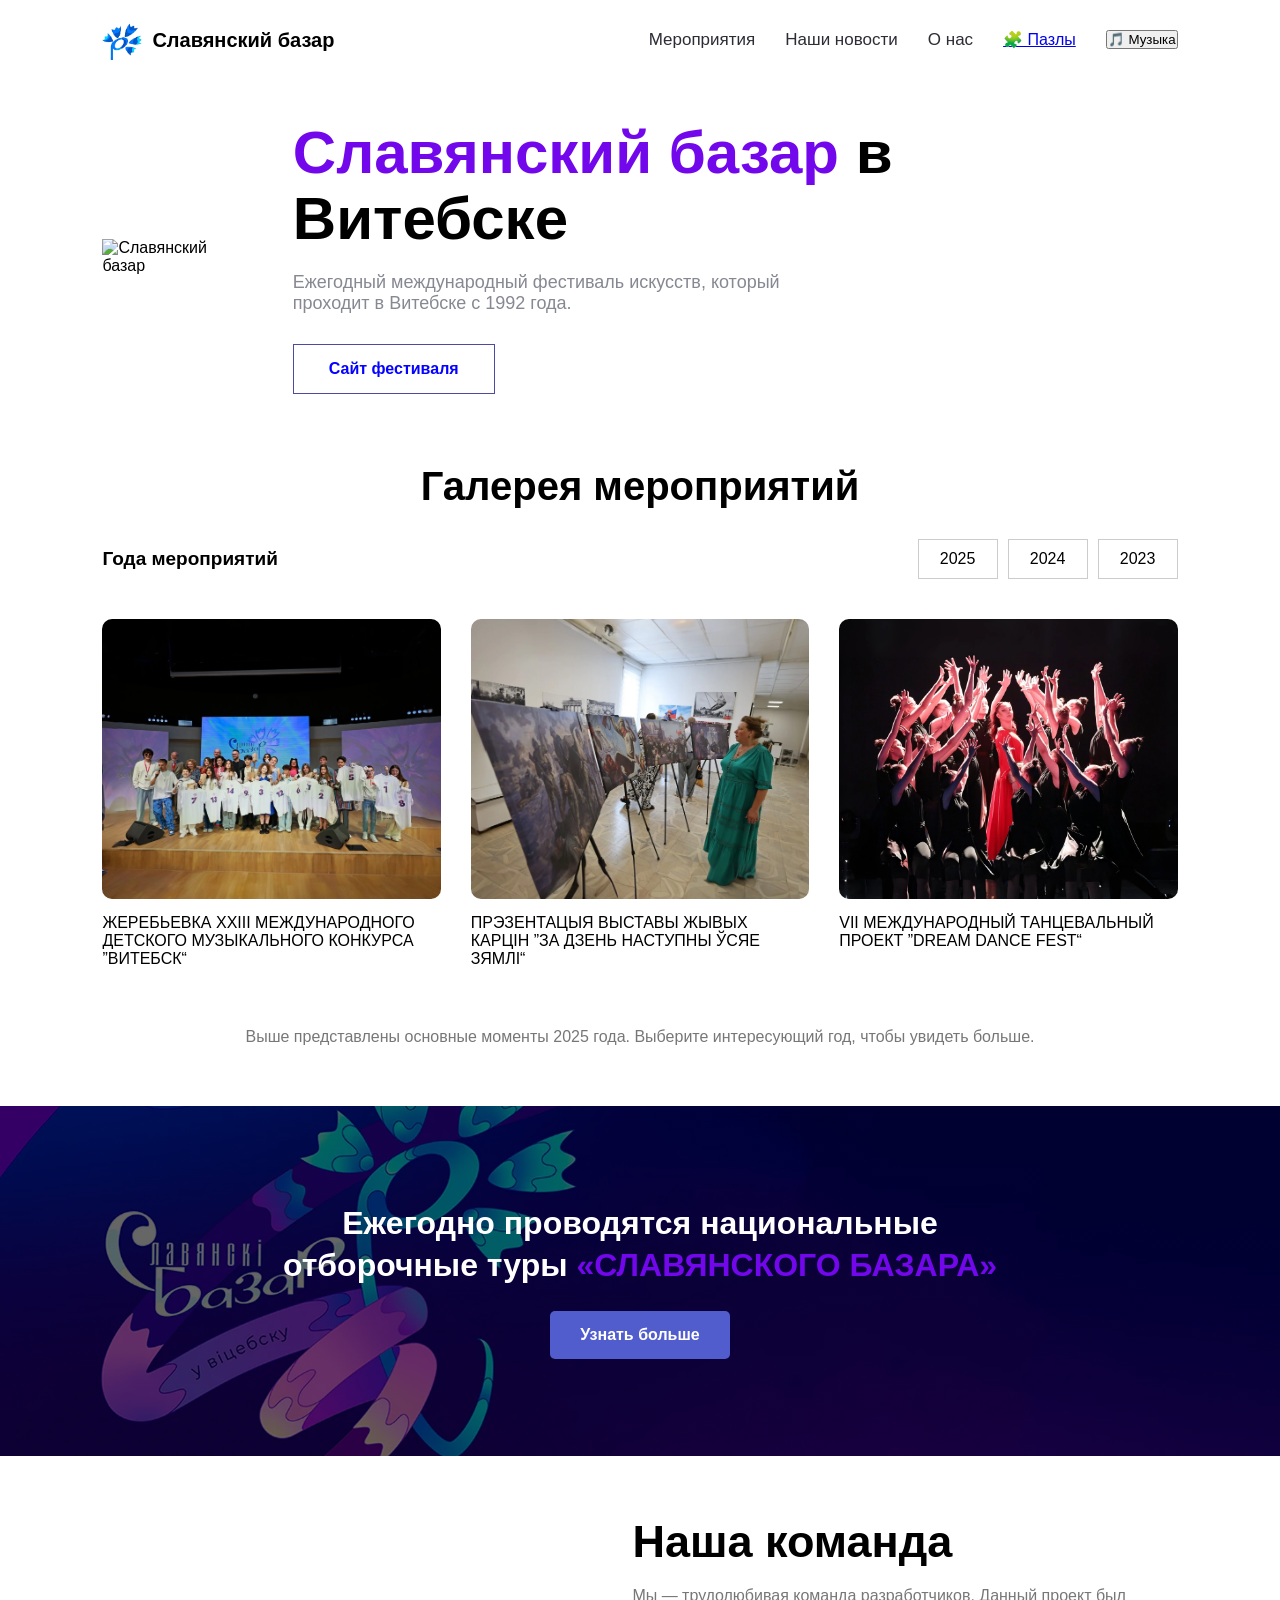
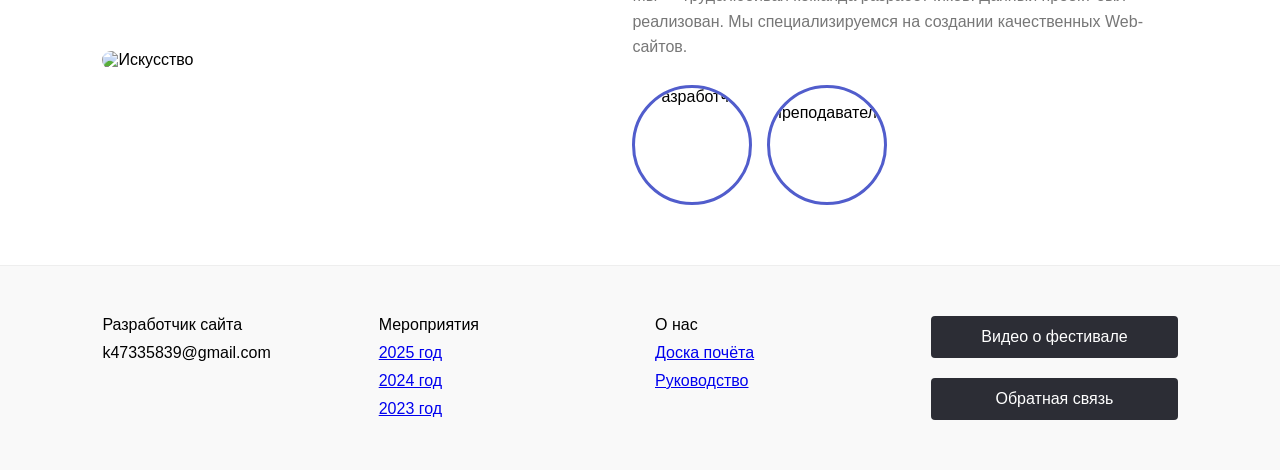
==== index.html @ 18f9c032 "Update index.html" ====
<!DOCTYPE html>
<html lang="ru">

<head>
    <meta charset="UTF-8">
    <meta name="viewport" content="width=device-width, initial-scale=1.0">
    <title>Витебск — Славянский базар</title>
    <link rel="stylesheet" type="text/css" href="css/style.css">
</head>

<body>
    <header class="padding hidden">
        <div class="headerlogo">
            <a href="index.html" style="text-decoration: none; display: flex; align-items: center; gap: 10px;">
                <img src="img/logo.WebP" class="logo" alt="Логотип Славянского базара">
                <h2 class="text slav" style="color: black; margin: 0;">Славянский базар</h2>
            </a>
        </div>

        <button id="openNavBtn" class="menu-trigger-btn">Меню</button>

        <nav class="nav-menu desktop-menu" id="navMenu">
            <ul>
                <li><a href="#Meropri" class="onas">Мероприятия</a></li>
                <li><a target="_blank"
                        href="https://ddm.edunp.by/%D0%BE-%D0%BD%D0%B0%D1%81/%D0%BD%D0%BE%D0%B2%D0%BE%D1%81%D1%82%D0%B8"
                        class="onas">Наши новости</a></li>
                <!-- Возвращенная кнопка О нас -->
                <li><a target="_blank" href="https://ddm.edunp.by/" class="onas">О нас</a></li>
                <!-- Кнопки интерактива -->
                <li><a href="puzzle.html" class="header-btn btn-puzzle">🧩 Пазлы</a></li>
                <li><button id="musicToggle" class="header-btn btn-music">🎵 Музыка</button></li>
            </ul>
        </nav>

        <audio id="bgMusic" loop>
            <source src="audio/festival.mp3" type="audio/mpeg">
        </audio>
    </header>

    <div id="navModal" class="modal">
        <div class="nav-modal-content">
            <span class="close-nav">&times;</span>
            <div class="mobile-links">
                <a href="#Meropri" class="mobile-link">Мероприятия</a>
                <a href="puzzle.html" class="mobile-link" style="color: #8a2be2; font-weight: bold;">Игра Пазлы</a>
                <a target="_blank"
                    href="https://ddm.edunp.by/%D0%BE-%D0%BD%D0%B0%D1%81/%D0%BD%D0%BE%D0%B2%D0%BE%D1%81%D1%82%D0%B8"
                    class="mobile-link">Наши новости</a>
                <a target="_blank" href="https://ddm.edunp.by/" class="mobile-link">О нас</a>
            </div>
        </div>
    </div>

    <main>
        <section class="sect_meropri padding hidden">
            <img src="img/SlavicBazaar.WebP" alt="Славянский базар" class="bazarpng">
            <div>
                <h1 class="h1 text"><span class="violet">Славянский базар</span> в Витебске</h1>
                <p class="text slavtext">Ежегодный международный фестиваль искусств, который проходит в Витебске с 1992
                    года.</p>
                <a class="saitslav text" href="https://fest-sbv.gck.by/" target="_blank">Сайт фестиваля</a>
            </div>
        </section>

        <section class="padding hidden">
            <h1 id="Meropri">
                <a class="text galereyatext"
                    href="https://fest-sbv.gck.by/galereia-mezhdunarodnogo-festivalia-iskusstv-slavianskii-bazar-v-vitebsке/">
                    Галерея мероприятий
                </a>
            </h1>

            <div class="godiki">
                <p class="text meropriyatiyatext">Года мероприятий</p>
                <div class="buttons">
                    <a href="year2025.html" class="goda1_link">2025</a>
                    <a href="year2024.html" class="goda1_link">2024</a>
                    <a href="year2023.html" class="goda1_link">2023</a>
                </div>
            </div>

            <div class="line" style="margin-top: 40px;">
                <div class="card">
                    <img src="img/2025годпервое.WebP" class="Card" alt="Жеребьевка">
                    <p class="text firstText">ЖЕРЕБЬЕВКА XXIII МЕЖДУНАРОДНОГО ДЕТСКОГО МУЗЫКАЛЬНОГО КОНКУРСА ”ВИТЕБСК“
                    </p>
                </div>
                <div class="card">
                    <img src="img/2025годвторое.WebP" class="Card" alt="Выставка">
                    <p class="text secondText">ПРЭЗЕНТАЦЫЯ ВЫСТАВЫ ЖЫВЫХ КАРЦІН ”ЗА ДЗЕНЬ НАСТУПНЫ ЎСЯЕ ЗЯМЛІ“</p>
                </div>
                <div class="card">
                    <img src="img/2025годтретье.WebP" class="Card" alt="Танцы">
                    <p class="text thirdText">VII МЕЖДУНАРОДНЫЙ ТАНЦЕВАЛЬНЫЙ ПРОЕКТ ”DREAM DANCE FEST“</p>
                </div>
            </div>

            <p class="text" style="text-align: center; color: #777; margin-top: 30px; margin-bottom: 50px;">
                Выше представлены основные моменты 2025 года. Выберите интересующий год, чтобы увидеть больше.
            </p>
        </section>

        <section class="otbor hidden">
            <div>
                <h1 class="otbortext text">
                    Ежегодно проводятся национальные отборочные туры
                    <span class="violet1">«СЛАВЯНСКОГО БАЗАРА»</span>
                </h1>
                <a target="_blank"
                    href="https://fest-sbv.gck.by/news/page/grafik-natsionalnykh-otborov-na-festival-2026-01-28"
                    class="otborbutton text">Узнать больше</a>
            </div>
        </section>

        <section class="padding teams hidden">
            <img src="img/Искусство.WebP" class="Iscustvo" alt="Искусство">
            <div>
                <h2 class="h2 text">Наша команда</h2>
                <p class="text textlast">
                    Мы — трудолюбивая команда разработчиков. Данный проект был реализован.
                    Мы специализируемся на создании качественных Web-сайтов.
                </p>
                <div class="foto">
                    <img src="img/Я.WebP" class="ya" alt="Разработчик">
                    <img src="img/ДарьяСергеевна.WebP" class="Darya" alt="Преподаватель">
                </div>
            </div>
        </section>
    </main>

    <footer>
        <div class="footer padding hidden">
            <div class="column">
                <p class="textfooter1 text">Разработчик сайта</p>
                <p class="number text">k47335839@gmail.com</p>
            </div>
            <div class="column">
                <p class="textfooter text">Мероприятия</p>
                <a href="year2025.html" class="textfooter1 text">2025 год</a>
                <a href="year2024.html" class="textfooter1 text">2024 год</a>
                <a href="year2023.html" class="textfooter1 text">2023 год</a>
            </div>
            <div class="column">
                <p class="textfooter4 text">О нас</p>
                <a target="_blank"
                    href="https://ddm.edunp.by/%D0%BE-%D0%BD%D0%B0%D1%81/%D0%B4%D0%BE%D1%81%D0%BA%D0%B0-%D0%BF%D0%BE%D1%87%D1%91%D1%82%D0%B0/%D0%B2%D0%BE%D1%81%D0%BF%D0%B8%D1%82%D0%B0%D0%BD%D0%BD%D0%B8%D0%BA%D0%B8"
                    class="textfooter1 text">Доска почёта</a>
                <a target="_blank"
                    href="https://ddm.edunp.by/%D0%BE-%D0%BD%D0%B0%D1%81/%D1%80%D1%83%D0%BA%D0%BE%D0%B2%D0%BE%D0%B4%D1%81%D1%82%D0%B2%D0%BE"
                    class="textfooter1 text">Руководство</a>
            </div>
            <div class="column">
                <a href="video.html" class="formopen1" style="text-decoration: none; text-align: center;">Видео о
                    фестивале</a>
                <a href="feedback.html" class="formopen"
                    style="text-decoration: none; text-align: center; margin-top: 10px;">Обратная связь</a>
            </div>
        </div>
    </footer>
    <!-- Модальное окно для увеличения фото -->
    <div id="imageModal" class="modal" style="display: none; cursor: zoom-out;">
        <span class="close-nav" id="closeImage" style="color: white;">&times;</span>
        <img class="modal-content" id="fullImage"
            style="max-width: 90%; max-height: 90%; border-radius: 10px; transition: 0.3s;">
    </div>
    <script src="JS/main.js"></script>
</body>

</html>
---- css/style.css ----
/* --- Базовые настройки и Переменные --- */
* {
    margin: 0;
    padding: 0;
    box-sizing: border-box;
}

:root {
    --main-color: white;
    --accent-color: #515dcc;
    --text-gray: #777777;
    --violet: rgb(114, 7, 236);
    /* Адаптивный отступ: 15px на мобилках, до 165px на десктопе */
    --container-padding: clamp(15px, 8vw, 165px);
}

body {
    font-family: "Raleway", sans-serif;
    overflow-x: hidden;
    background-color: var(--main-color);
    width: 100%;
    -webkit-text-size-adjust: 100%;
}

.padding {
    padding: 0 var(--container-padding);
}

img {
    max-width: 100%;
    height: auto;
    display: block;
}

/* --- Шапка --- */
header {
    display: flex;
    min-height: 80px;
    justify-content: space-between;
    align-items: center;
    padding-top: 10px;
    padding-bottom: 10px;
}

.headerlogo {
    display: flex;
    align-items: center;
    gap: 10px;
}

.logo {
    width: 40px;
    height: 40px;
}

.slav {
    font-size: clamp(16px, 4vw, 20px);
    font-weight: 700;
}

.desktop-menu ul {
    list-style: none;
    display: flex;
    gap: 30px;
}

.onas {
    text-decoration: none;
    color: #2C2D35;
    font-size: 17px;
    font-weight: 500;
    transition: 0.3s;
}

.onas:hover {
    color: var(--accent-color);
}

/* Кнопка "Меню" в хедере */
.menu-trigger-btn {
    display: none;
    background: var(--violet);
    color: white;
    border: none;
    padding: 10px 18px;
    border-radius: 8px;
    font-size: 14px;
    font-weight: bold;
    cursor: pointer;
    box-shadow: 0 4px 6px rgba(0, 0, 0, 0.1);
}

/* --- Секция "Славянский базар" --- */
.sect_meropri {
    display: flex;
    align-items: center;
    gap: 40px;
    margin-top: 40px;
    margin-bottom: 50px;
}

.h1 {
    font-size: clamp(26px, 5vw, 60px);
    line-height: 1.1;
    margin-bottom: 20px;
}

.violet,
.violet1 {
    color: var(--violet);
}

.slavtext {
    color: #868892;
    font-size: clamp(15px, 2vw, 18px);
    margin-bottom: 30px;
    max-width: 540px;
}

.saitslav {
    display: inline-block;
    color: #0602ff;
    border: 1px solid #4c4ba1;
    padding: 15px 35px;
    text-decoration: none;
    transition: 0.5s;
    font-weight: 600;
}

.saitslav:hover {
    background: #515dcc;
    color: white;
}

/* --- Сетки для архивных страниц --- */
.line {
    display: grid;
    grid-template-columns: repeat(auto-fit, minmax(280px, 1fr));
    gap: 30px;
    margin-bottom: 60px;
}

.card {
    display: flex;
    flex-direction: column;
    gap: 15px;
}

.Card {
    width: 100%;
    height: clamp(200px, 30vw, 280px);
    object-fit: cover;
    border-radius: 10px;
}

.back-link {
    text-decoration: none;
    color: var(--accent-color);
    font-weight: 600;
    display: inline-block;
    margin-bottom: 15px;
}

/* --- Видео страница --- */
.video {
    width: 100%;
    border-radius: 12px;
    box-shadow: 0 4px 20px rgba(0, 0, 0, 0.1);
}

/* --- Форма обратной связи --- */
.feedback-form input,
.feedback-form textarea {
    width: 100%;
    padding: 12px;
    border: 1px solid #ccc;
    border-radius: 4px;
    font-family: inherit;
}

/* --- Галерея --- */
.galereyatext {
    display: block;
    text-align: center;
    font-size: clamp(22px, 4vw, 40px);
    color: black;
    text-decoration: none;
    padding: 20px;
    margin-bottom: 10px;
    transition: 0.4s;
}

.godiki {
    display: flex;
    justify-content: space-between;
    align-items: center;
    flex-wrap: wrap;
    gap: 20px;
    margin-bottom: 30px;
}

.meropriyatiyatext {
    font-size: 19px;
    font-weight: 600;
}

.buttons {
    display: flex;
    gap: 10px;
}

.goda1_link {
    padding: 10px 20px;
    text-decoration: none;
    color: black;
    border: 1px solid #ccc;
    transition: 0.3s;
    text-align: center;
    min-width: 80px;
}

.goda1_link:hover {
    background: var(--accent-color);
    color: white;
    border-color: var(--accent-color);
}

/* --- Секция Отбор --- */
.otbor {
    background: linear-gradient(rgba(0, 0, 0, 0.6), rgba(0, 0, 0, 0.6)), url("../img/back.webp") center/cover no-repeat;
    min-height: 350px;
    display: flex;
    justify-content: center;
    align-items: center;
    text-align: center;
    margin: 60px 0;
    width: 100%;
}

.otbor div {
    max-width: 800px;
    padding: 40px 20px;
    width: 100%;
}

.otbortext {
    color: white;
    font-size: clamp(20px, 4vw, 32px);
    margin-bottom: 25px;
    line-height: 1.3;
}

.otborbutton {
    display: inline-block;
    background: var(--accent-color);
    color: white;
    padding: 15px 30px;
    text-decoration: none;
    border-radius: 5px;
    font-weight: 600;
    transition: 0.3s;
}

/* --- Наша команда --- */
.teams {
    display: flex;
    flex-wrap: wrap;
    gap: 30px;
    align-items: center;
    margin: 60px 0;
}

.Iscustvo {
    flex: 1 1 300px;
    max-width: 500px;
    border-radius: 10px;
    width: 100%;
}

.teams>div {
    flex: 1 1 300px;
}

.h2 {
    font-size: clamp(24px, 4vw, 45px);
    margin-bottom: 15px;
}

.textlast {
    color: var(--text-gray);
    line-height: 1.6;
    margin-bottom: 25px;
}

.foto {
    display: flex;
    gap: 15px;
}

.ya,
.Darya {
    width: clamp(80px, 25vw, 120px);
    height: clamp(80px, 25vw, 120px);
    object-fit: cover;
    border-radius: 50%;
    border: 3px solid var(--accent-color);
}

/* --- Футер --- */
footer {
    background: #f9f9f9;
    border-top: 1px solid #eee;
}

.footer {
    display: grid;
    grid-template-columns: repeat(auto-fit, minmax(200px, 1fr));
    gap: 30px;
    padding: 50px var(--container-padding);
}

.column {
    display: flex;
    flex-direction: column;
    gap: 10px;
}

.formopen,
.formopen1 {
    display: block;
    background: #2C2D35;
    color: white;
    padding: 12px;
    border-radius: 4px;
    text-decoration: none;
    text-align: center;
    transition: 0.3s;
}

/* --- Модальное окно (Мобильное меню) --- */
.modal {
    position: fixed;
    inset: 0;
    background: rgba(0, 0, 0, 0.85);
    backdrop-filter: blur(5px);
    display: none;
    justify-content: center;
    align-items: center;
    z-index: 2000;
    padding: 15px;
}

.nav-modal-content {
    background: white;
    padding: 40px 20px;
    border-radius: 12px;
    width: 95%;
    max-width: 300px;
    position: relative;
    text-align: center;
}

.mobile-links {
    display: flex;
    flex-direction: column;
    gap: 10px;
}

.mobile-link {
    font-size: 18px;
    text-decoration: none;
    color: #2C2D35;
    font-weight: 600;
    padding: 12px 0;
    border-bottom: 1px solid #f0f0f0;
    transition: 0.3s;
}

.mobile-link:last-child {
    border-bottom: none;
}

.mobile-link:hover {
    color: var(--violet);
}

.close-nav {
    position: absolute;
    top: 5px;
    right: 15px;
    font-size: 35px;
    cursor: pointer;
    color: #333;
    line-height: 1;
}

/* --- Пазлы --- */
.puzzle-section {
    margin-bottom: 60px;
    display: flex;
    flex-direction: column;
    align-items: center;
}

.puzzle-board {
    display: grid;
    grid-template-columns: repeat(3, 100px);
    grid-template-rows: repeat(3, 100px);
    gap: 4px;
    background-color: #e0e0e0;
    padding: 4px;
    border-radius: 8px;
    margin-bottom: 20px;
}

.drop-zone {
    width: 100px;
    height: 100px;
    background-color: #fff;
    border-radius: 4px;
    display: flex;
    align-items: center;
    justify-content: center;
}

.puzzle-piece {
    width: 100px;
    height: 100px;
    background-size: 300px 300px;
    cursor: grab;
    border-radius: 4px;
    transition: transform 0.2s;
}

.pieces-bank {
    display: flex;
    flex-wrap: wrap;
    gap: 10px;
    justify-content: center;
    padding: 15px;
    background: #f4f4f4;
    border-radius: 12px;
    min-height: 120px;
    max-width: 450px;
}

.win-banner {
    display: none;
    color: #8a2be2;
    font-weight: bold;
    margin: 10px 0;
}

/* --- Анимации появления --- */
.hidden {
    opacity: 0;
    transform: translateY(20px);
    transition: all 0.6s ease-out;
}

.show {
    opacity: 1;
    transform: translateY(0);
}

/* Скрываем второй пазл по умолчанию */
#game2 {
    display: none;
}

/* Класс для отображения, который добавит JS */
.puzzle-visible {
    display: flex !important;
}

/* Стили для плавного увеличения фото */
#imageModal {
    display: none;
    position: fixed;
    z-index: 3000;
    /* Выше обычного меню */
    left: 0;
    top: 0;
    width: 100%;
    height: 100%;
    background-color: rgba(0, 0, 0, 0.9);
    justify-content: center;
    align-items: center;
    opacity: 0;
    transition: opacity 0.4s ease;
}

#imageModal.active {
    display: flex;
    opacity: 1;
}

.modal-content {
    animation: zoomIn 0.4s ease;
}

@keyframes zoomIn {
    from {
        transform: scale(0.7);
    }

    to {
        transform: scale(1);
    }
}

/* --- МЕДИА-ЗАПРОСЫ (АДАПТИВНОСТЬ) --- */

@media (max-width: 768px) {
    .desktop-menu {
        display: none;
    }

    .menu-trigger-btn {
        display: block;
    }

    .sect_meropri {
        flex-direction: column;
        text-align: center;
    }

    .teams {
        flex-direction: column;
        text-align: center;
    }

    .foto {
        justify-content: center;
    }
}

@media (max-width: 480px) {
    header {
        min-height: 60px;
    }

    .logo {
        width: 32px;
        height: 32px;
    }

    .buttons {
        flex-direction: column;
        width: 100%;
    }

    .goda1_link {
        width: 100%;
    }

    .otbortext {
        font-size: 20px;
    }

    .footer {
        grid-template-columns: 1fr;
        text-align: center;
        gap: 40px;
    }

    .column {
        align-items: center;
    }

    /* Уменьшение пазлов для мобилок */
    .puzzle-board {
        grid-template-columns: repeat(3, 80px);
        grid-template-rows: repeat(3, 80px);
    }

    .drop-zone,
    .puzzle-piece {
        width: 80px;
        height: 80px;
        background-size: 240px 240px;
    }
}

/* Специальные правки для 320px */
@media (max-width: 320px) {
    .slav {
        font-size: 14px;
    }

    .menu-trigger-btn {
        padding: 8px 12px;
        font-size: 12px;
    }

    .nav-modal-content {
        padding: 30px 15px;
    }

    .mobile-link {
        font-size: 16px;
    }
}
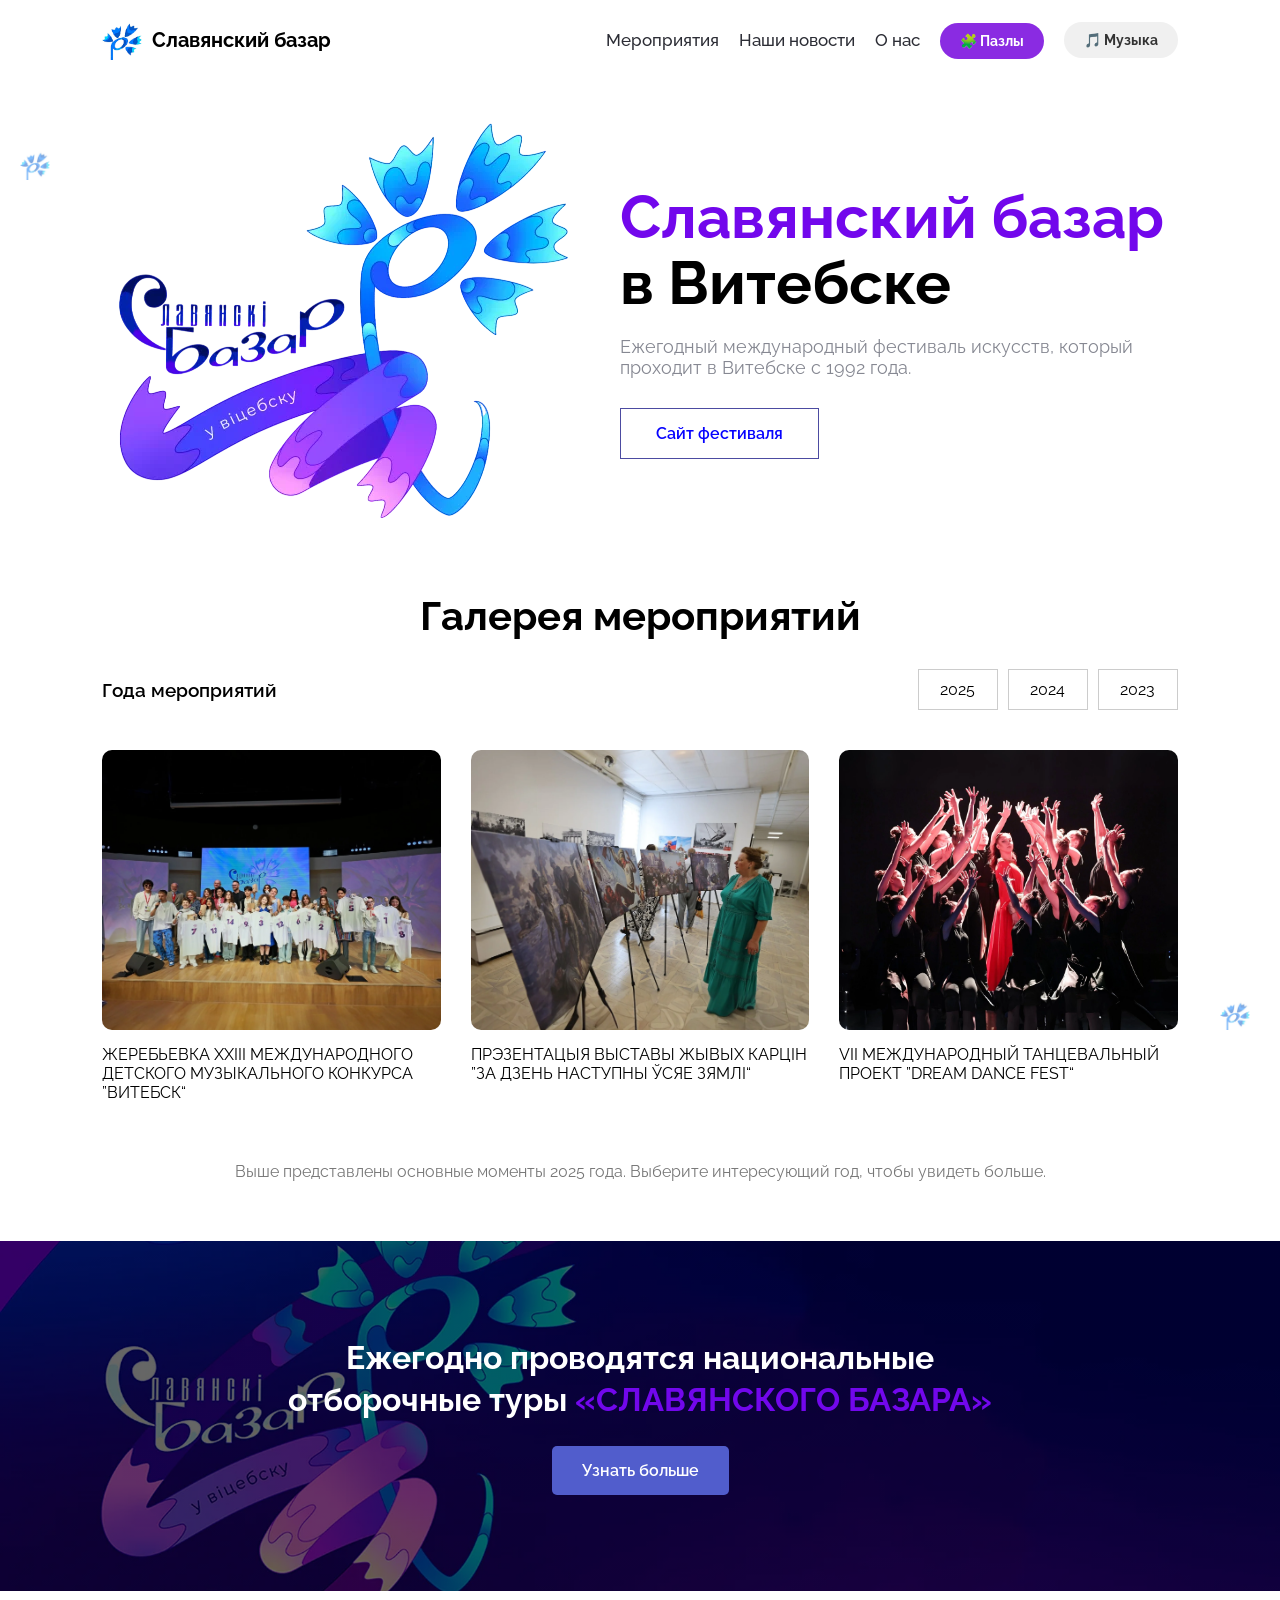
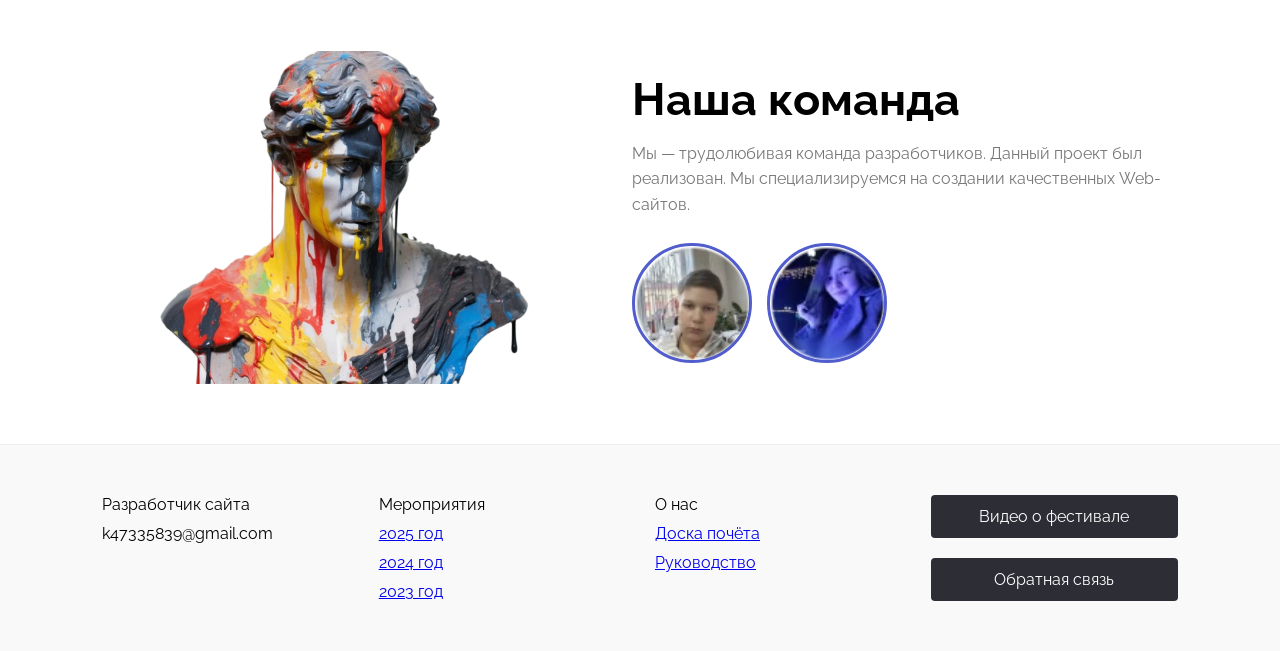
==== commit 78447334: "Update index.html" ====
--- a/index.html
+++ b/index.html
@@ -63,6 +63,9 @@
             </div>
         </section>
 
+        <img src="img/logo.WebP" class="easter-egg" data-id="1" alt="пасхалка"
+            style="position: absolute; top: 150px; left: 20px; width: 30px; opacity: 0.5; z-index: 1000; cursor: pointer;">
+
         <section class="padding hidden">
             <h1 id="Meropri">
                 <a class="text galereyatext"
@@ -100,6 +103,9 @@
                 Выше представлены основные моменты 2025 года. Выберите интересующий год, чтобы увидеть больше.
             </p>
         </section>
+
+        <img src="img/logo.WebP" class="easter-egg" data-id="2" alt="пасхалка"
+            style="position: absolute; top: 1000px; right: 30px; width: 30px; opacity: 0.5; z-index: 1000; cursor: pointer;">
 
         <section class="otbor hidden">
             <div>
@@ -164,6 +170,17 @@
         <img class="modal-content" id="fullImage"
             style="max-width: 90%; max-height: 90%; border-radius: 10px; transition: 0.3s;">
     </div>
+    <div id="eggModal" class="egg-modal"
+        style="display: none; position: fixed; z-index: 9999; left: 0; top: 0; width: 100%; height: 100%; background-color: rgba(0,0,0,0.7); justify-content: center; align-items: center;">
+        <div class="egg-modal-content"
+            style="background-color: white; padding: 30px; border-radius: 15px; text-align: center; position: relative;">
+            <h2 id="eggMessage" class="text" style="color: black;"></h2>
+            <button onclick="document.getElementById('eggModal').style.display='none'" class="formopen"
+                style="margin-top:20px; border:none; cursor:pointer; padding: 10px 20px;">Закрыть</button>
+        </div>
+    </div>
+    <canvas id="confetti" class="confetti-canvas"
+        style="position: fixed; top: 0; left: 0; width: 100%; height: 100%; pointer-events: none; z-index: 9998;"></canvas>
     <script src="JS/main.js"></script>
 </body>
 
--- a/css/style.css
+++ b/css/style.css
@@ -1,3 +1,5 @@
+@import url('https://fonts.googleapis.com/css2?family=Raleway:wght@100..900&display=swap');
+
 /* --- Базовые настройки и Переменные --- */
 * {
     margin: 0;
@@ -499,6 +501,156 @@
     animation: zoomIn 0.4s ease;
 }
 
+/* Стили для кнопок в хедере */
+.header-btn {
+    padding: 10px 20px;
+    border-radius: 25px;
+    text-decoration: none;
+    font-weight: bold;
+    transition: 0.3s;
+    cursor: pointer;
+    border: none;
+    font-family: 'Raleway', sans-serif;
+    font-size: 14px;
+}
+
+.btn-puzzle {
+    background-color: #8a2be2;
+    color: white !important;
+}
+
+.btn-music {
+    background-color: #f0f0f0;
+    color: #333 !important;
+}
+
+.header-btn:hover {
+    transform: translateY(-2px);
+    box-shadow: 0 4px 8px rgba(0, 0, 0, 0.1);
+    opacity: 0.9;
+}
+
+/* --- Адаптивные Пазлы --- */
+:root {
+    /* Размер одной плитки по умолчанию (для десктопа) */
+    --puzzle-size: 100px;
+}
+
+.puzzle-board {
+    display: grid;
+    /* Сетка 3x3 с динамическим размером */
+    grid-template-columns: repeat(3, var(--puzzle-size));
+    grid-template-rows: repeat(3, var(--puzzle-size));
+    gap: 4px;
+    background-color: #e0e0e0;
+    padding: 4px;
+    border-radius: 8px;
+    margin: 0 auto 20px auto;
+    /* Центрирование */
+}
+
+.drop-zone,
+.puzzle-piece {
+    width: var(--puzzle-size);
+    height: var(--puzzle-size);
+    background-size: calc(var(--puzzle-size) * 3) calc(var(--puzzle-size) * 3);
+    border-radius: 4px;
+}
+
+.pieces-bank {
+    display: flex;
+    flex-wrap: wrap;
+    gap: 8px;
+    justify-content: center;
+    padding: 15px;
+    background: #f4f4f4;
+    border-radius: 12px;
+    min-height: 100px;
+    width: 100%;
+    max-width: 500px;
+}
+
+/* Стили для пасхалки */
+.easter-egg {
+    position: absolute;
+    width: 30px;
+    /* Маленький размер */
+    height: 30px;
+    opacity: 0.1;
+    /* Почти прозрачный */
+    cursor: pointer;
+    transition: opacity 0.3s;
+    z-index: 10;
+}
+
+.easter-egg:hover {
+    opacity: 0.5;
+    /* Становится чуть заметнее при наведении */
+}
+
+/* Модальное окно пасхалок */
+.egg-modal {
+    display: none;
+    position: fixed;
+    z-index: 9999;
+    left: 0;
+    top: 0;
+    width: 100%;
+    height: 100%;
+    background-color: rgba(0, 0, 0, 0.7);
+    justify-content: center;
+    align-items: center;
+}
+
+.egg-modal-content {
+    background-color: white;
+    padding: 30px;
+    border-radius: 15px;
+    text-align: center;
+    box-shadow: 0 5px 15px rgba(0, 0, 0, 0.3);
+    position: relative;
+}
+
+/* Конфетти (простой эффект на CSS) */
+.confetti-canvas {
+    position: fixed;
+    top: 0;
+    left: 0;
+    width: 100%;
+    height: 100%;
+    pointer-events: none;
+    z-index: 9998;
+}
+
+/* --- Медиа-запросы для мобильных устройств --- */
+
+/* Планшеты и средние экраны */
+@media (max-width: 768px) {
+    :root {
+        --puzzle-size: 80px;
+    }
+}
+
+/* Маленькие смартфоны (iPhone SE, старые Android) — до 320px */
+@media (max-width: 360px) {
+    :root {
+        --puzzle-size: 70px;
+    }
+
+    .puzzle-board {
+        gap: 2px;
+        padding: 2px;
+    }
+}
+
+@media (min-width: 769px) {
+    .nav-menu ul {
+        display: flex;
+        align-items: center;
+        gap: 20px;
+    }
+}
+
 @keyframes zoomIn {
     from {
         transform: scale(0.7);
@@ -600,4 +752,4 @@
     .mobile-link {
         font-size: 16px;
     }
-}+}
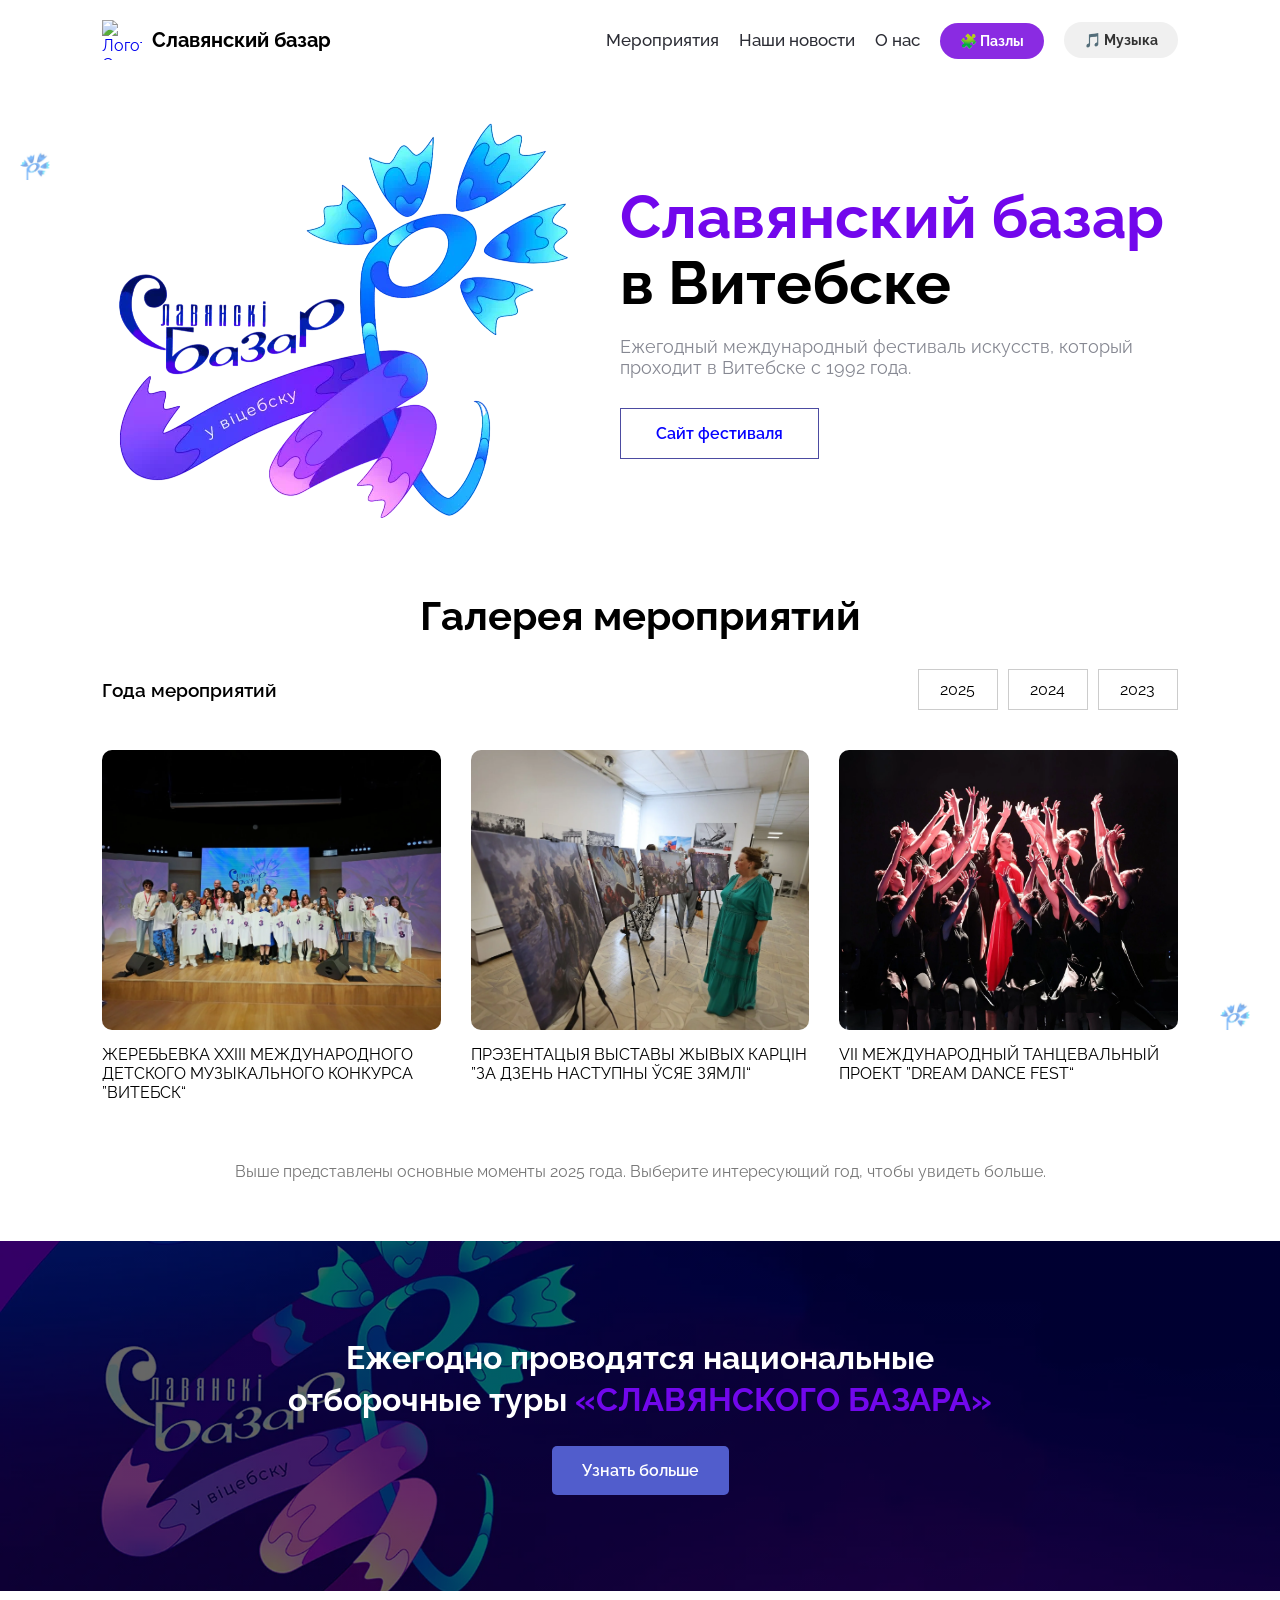
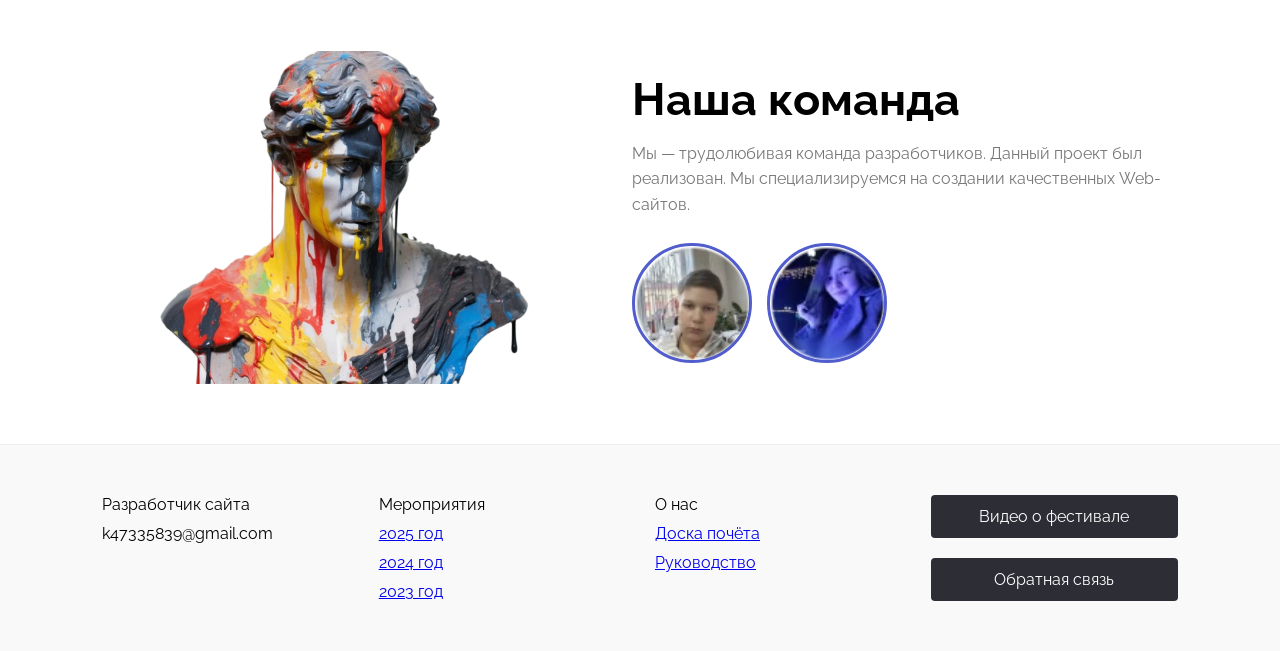
==== commit 0c9b0fdd: "Update index.html" ====
--- a/index.html
+++ b/index.html
@@ -12,7 +12,7 @@
     <header class="padding hidden">
         <div class="headerlogo">
             <a href="index.html" style="text-decoration: none; display: flex; align-items: center; gap: 10px;">
-                <img src="img/logo.WebP" class="logo" alt="Логотип Славянского базара">
+                <img src="logo.WebP" class="logo" alt="Логотип Славянского базара">
                 <h2 class="text slav" style="color: black; margin: 0;">Славянский базар</h2>
             </a>
         </div>
@@ -65,6 +65,7 @@
 
         <img src="img/logo.WebP" class="easter-egg" data-id="1" alt="пасхалка"
             style="position: absolute; top: 150px; left: 20px; width: 30px; opacity: 0.5; z-index: 1000; cursor: pointer;">
+
 
         <section class="padding hidden">
             <h1 id="Meropri">
@@ -179,8 +180,7 @@
                 style="margin-top:20px; border:none; cursor:pointer; padding: 10px 20px;">Закрыть</button>
         </div>
     </div>
-    <canvas id="confetti" class="confetti-canvas"
-        style="position: fixed; top: 0; left: 0; width: 100%; height: 100%; pointer-events: none; z-index: 9998;"></canvas>
+    <canvas id="confetti" style="position:fixed; top:0; left:0; pointer-events:none; z-index:9999;"></canvas>
     <script src="JS/main.js"></script>
 </body>
 
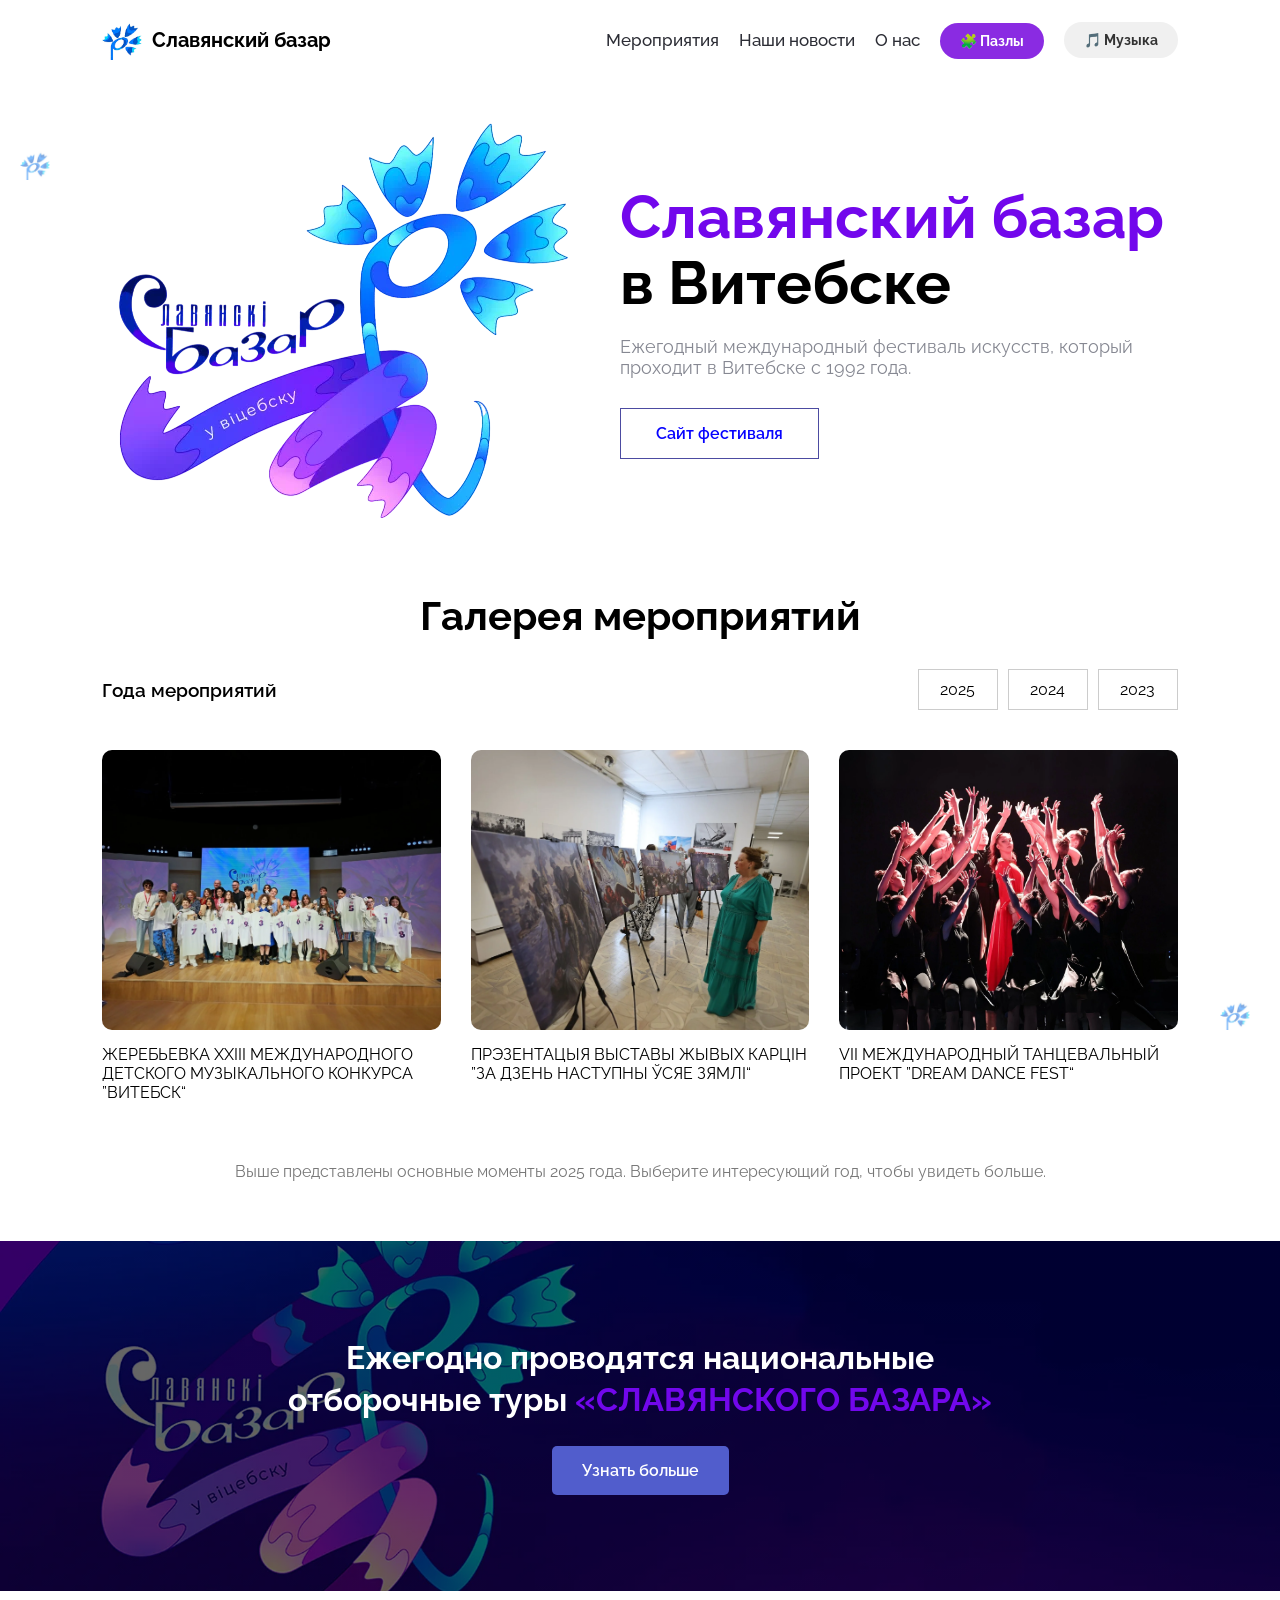
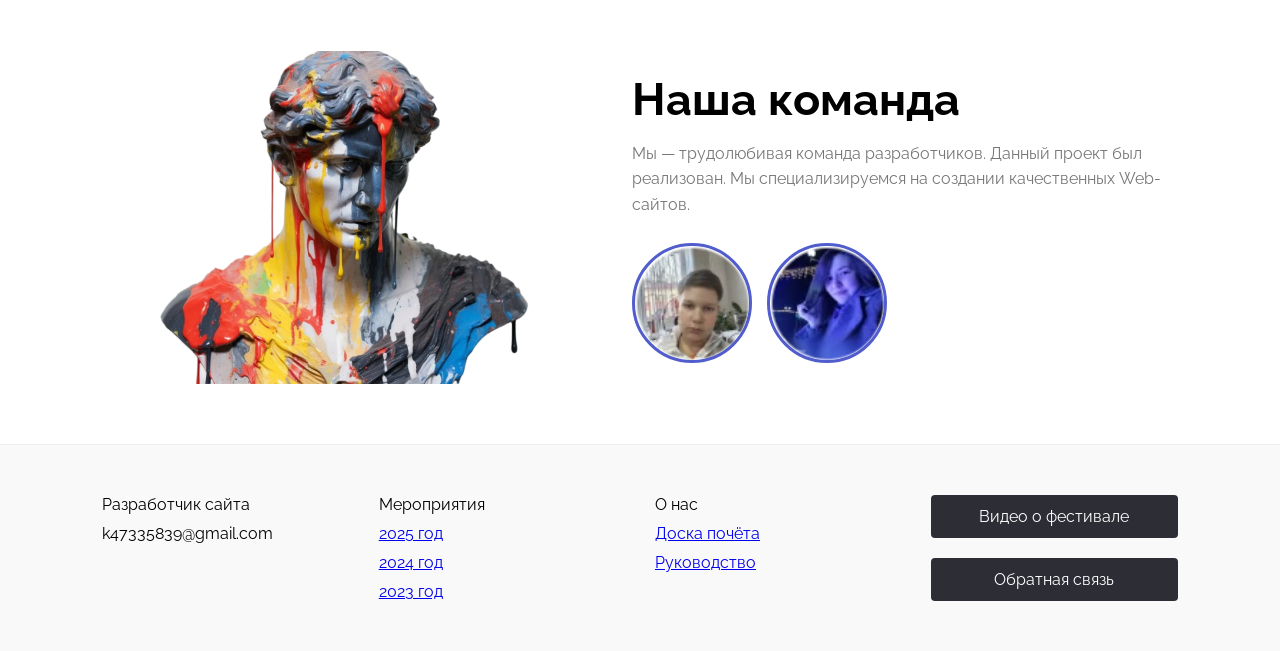
==== commit 1732446b: "Update index.html" ====
--- a/index.html
+++ b/index.html
@@ -12,7 +12,7 @@
     <header class="padding hidden">
         <div class="headerlogo">
             <a href="index.html" style="text-decoration: none; display: flex; align-items: center; gap: 10px;">
-                <img src="logo.WebP" class="logo" alt="Логотип Славянского базара">
+                <img src="img/logo.WebP" class="logo" alt="Логотип Славянского базара">
                 <h2 class="text slav" style="color: black; margin: 0;">Славянский базар</h2>
             </a>
         </div>
--- a/css/style.css
+++ b/css/style.css
@@ -622,6 +622,18 @@
     z-index: 9998;
 }
 
+.puzzle-piece.dragging {
+    opacity: 0.8;
+    transform: scale(1.1);
+    pointer-events: none;
+    /* Чтобы elementFromPoint видел зону под пазлом, а не сам пазл */
+}
+
+.drop-zone {
+    touch-action: none;
+    /* Отключает стандартные жесты браузера в зоне игры */
+}
+
 /* --- Медиа-запросы для мобильных устройств --- */
 
 /* Планшеты и средние экраны */
@@ -753,3 +765,78 @@
         font-size: 16px;
     }
 }
+
+/* --- АДАПТИВНОСТЬ ДЛЯ ВСЕХ УСТРОЙСТВ --- */
+
+/* 1. Общие настройки для мобильных */
+@media (max-width: 768px) {
+
+    /* Сетка карточек: вместо 3-4 в ряд делаем 1 или 2 */
+    .Card-container {
+        display: grid;
+        grid-template-columns: repeat(auto-fit, minmax(250px, 1fr));
+        gap: 15px;
+        padding: 10px;
+    }
+
+    /* 2. Адаптация пазлов */
+    .puzzle-container {
+        flex-direction: column;
+        /* Стек: сначала доска, потом банк деталей */
+        align-items: center;
+        width: 95%;
+        margin: 0 auto;
+    }
+
+    .puzzle-board,
+    .pieces-bank {
+        width: 300px;
+        /* Фиксированный размер для мобильных, чтобы пазлы не ломались */
+        height: 300px;
+    }
+
+    .drop-zone,
+    .puzzle-piece {
+        width: 100px;
+        /* 300 / 3 = 100px каждая деталь */
+        height: 100px;
+    }
+
+    /* 3. Модальные окна */
+    .modal-content {
+        width: 90%;
+        padding: 20px;
+    }
+
+    #fullImage {
+        max-width: 95%;
+        max-height: 80vh;
+    }
+
+    /* 4. Шрифты и кнопки */
+    h1 {
+        font-size: 1.8rem;
+    }
+
+    .btn-custom {
+        width: 100%;
+    }
+
+    /* Кнопки на всю ширину */
+}
+
+/* 5. Маленькие экраны (iPhone SE и подобные) */
+@media (max-width: 480px) {
+
+    .puzzle-board,
+    .pieces-bank {
+        width: 240px;
+        height: 240px;
+    }
+
+    .drop-zone,
+    .puzzle-piece {
+        width: 80px;
+        height: 80px;
+    }
+}
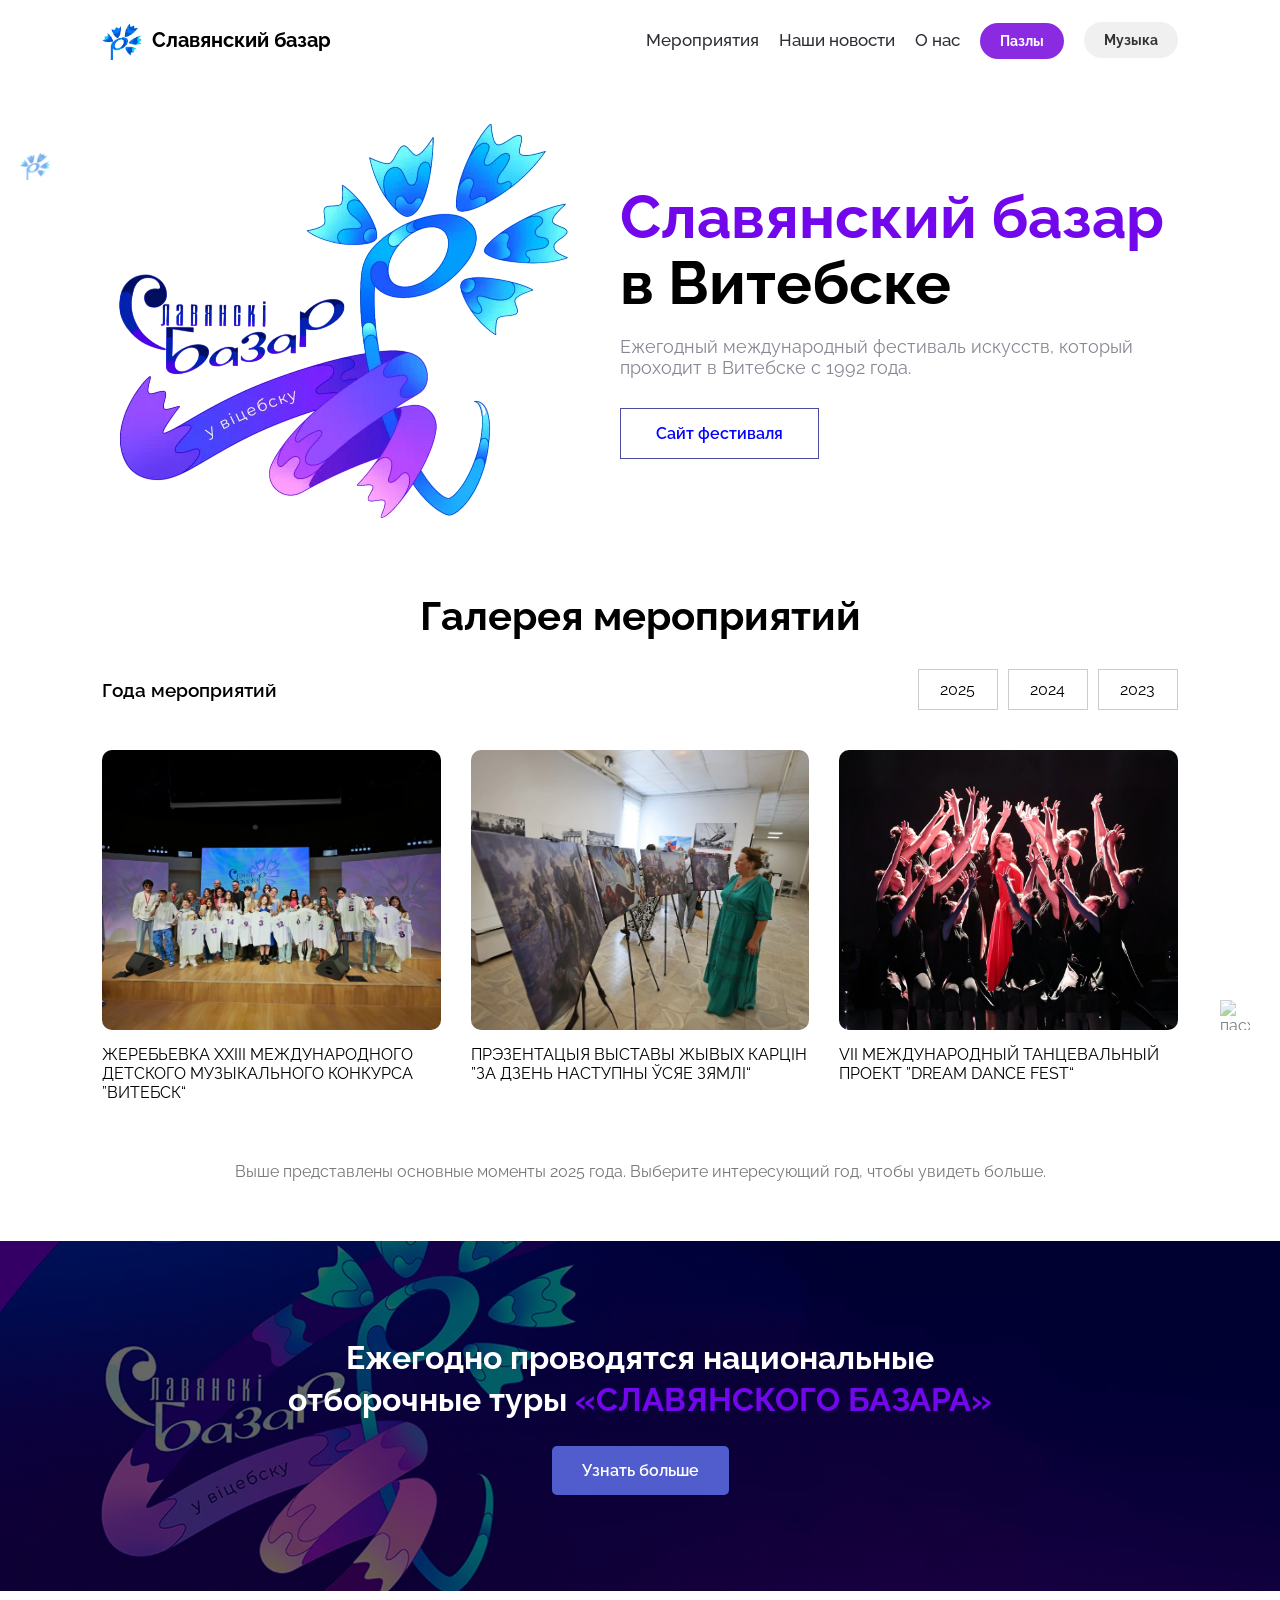
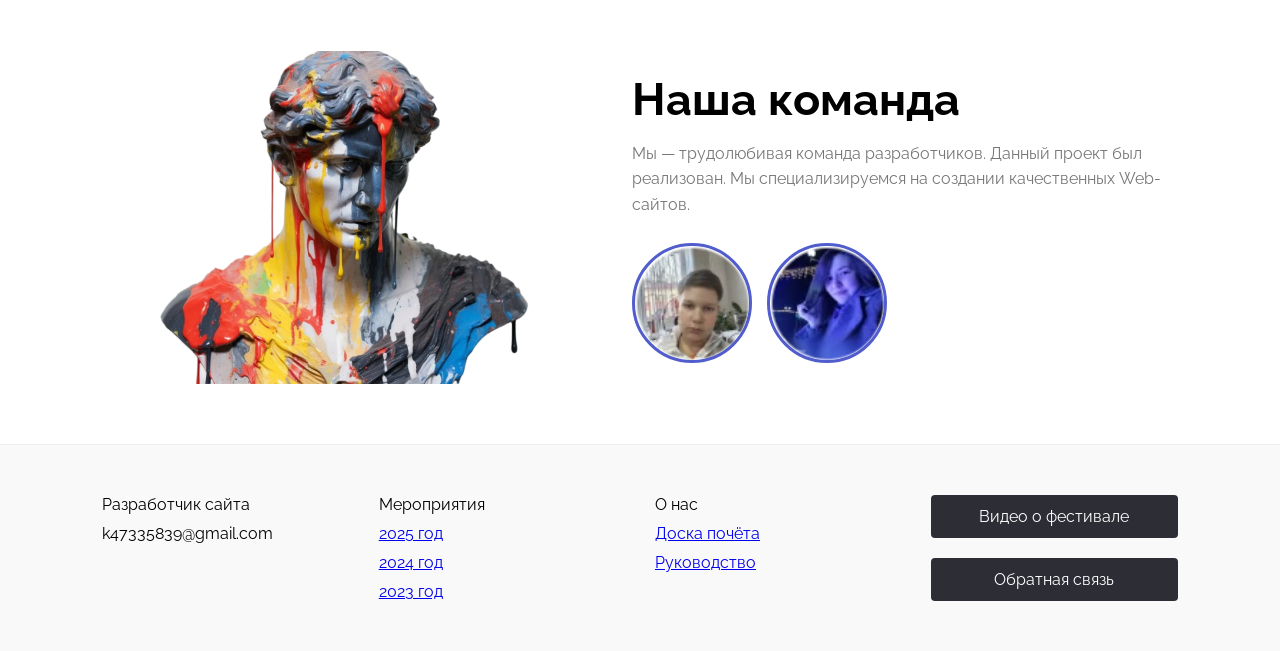
==== commit 37eb827f: "Update index.html" ====
--- a/index.html
+++ b/index.html
@@ -28,8 +28,8 @@
                 <!-- Возвращенная кнопка О нас -->
                 <li><a target="_blank" href="https://ddm.edunp.by/" class="onas">О нас</a></li>
                 <!-- Кнопки интерактива -->
-                <li><a href="puzzle.html" class="header-btn btn-puzzle">🧩 Пазлы</a></li>
-                <li><button id="musicToggle" class="header-btn btn-music">🎵 Музыка</button></li>
+                <li><a href="puzzle.html" class="header-btn btn-puzzle">Пазлы</a></li>
+                <li><button id="musicToggle" class="header-btn btn-music">Музыка</button></li>
             </ul>
         </nav>
 
@@ -105,7 +105,7 @@
             </p>
         </section>
 
-        <img src="img/logo.WebP" class="easter-egg" data-id="2" alt="пасхалка"
+        <img src="img/_LeVFgdmoWc.WebP" class="easter-egg" data-id="2" alt="пасхалка"
             style="position: absolute; top: 1000px; right: 30px; width: 30px; opacity: 0.5; z-index: 1000; cursor: pointer;">
 
         <section class="otbor hidden">
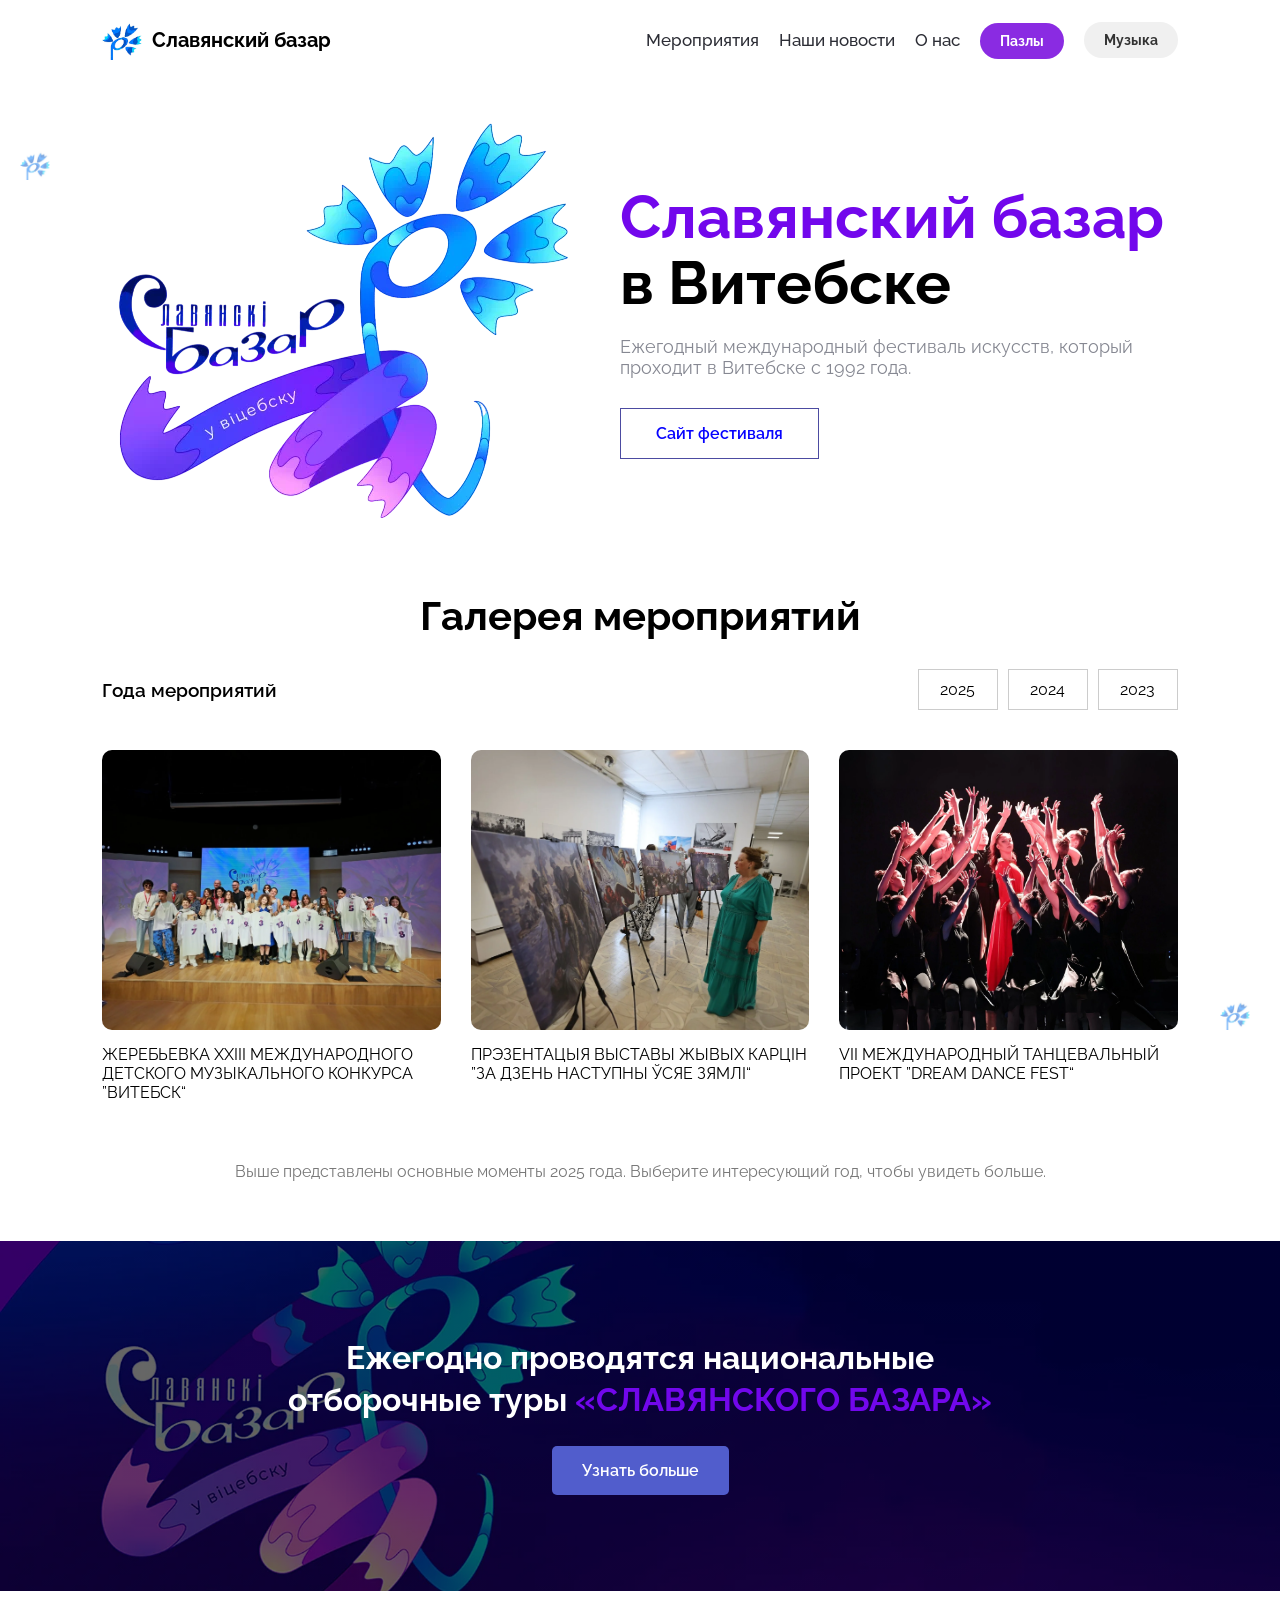
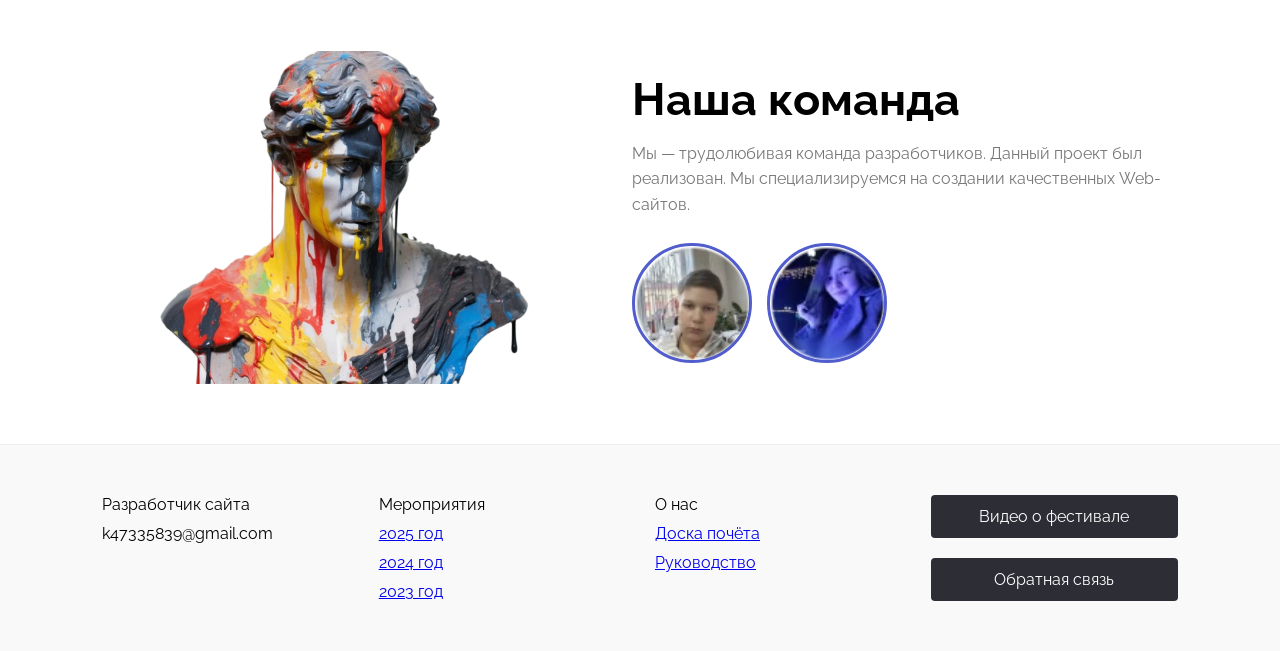
==== commit 8d471047: "Update index.html" ====
--- a/index.html
+++ b/index.html
@@ -105,7 +105,7 @@
             </p>
         </section>
 
-        <img src="img/_LeVFgdmoWc.WebP" class="easter-egg" data-id="2" alt="пасхалка"
+        <img src="img/logo.WebP" class="easter-egg" data-id="2" alt="пасхалка"
             style="position: absolute; top: 1000px; right: 30px; width: 30px; opacity: 0.5; z-index: 1000; cursor: pointer;">
 
         <section class="otbor hidden">
